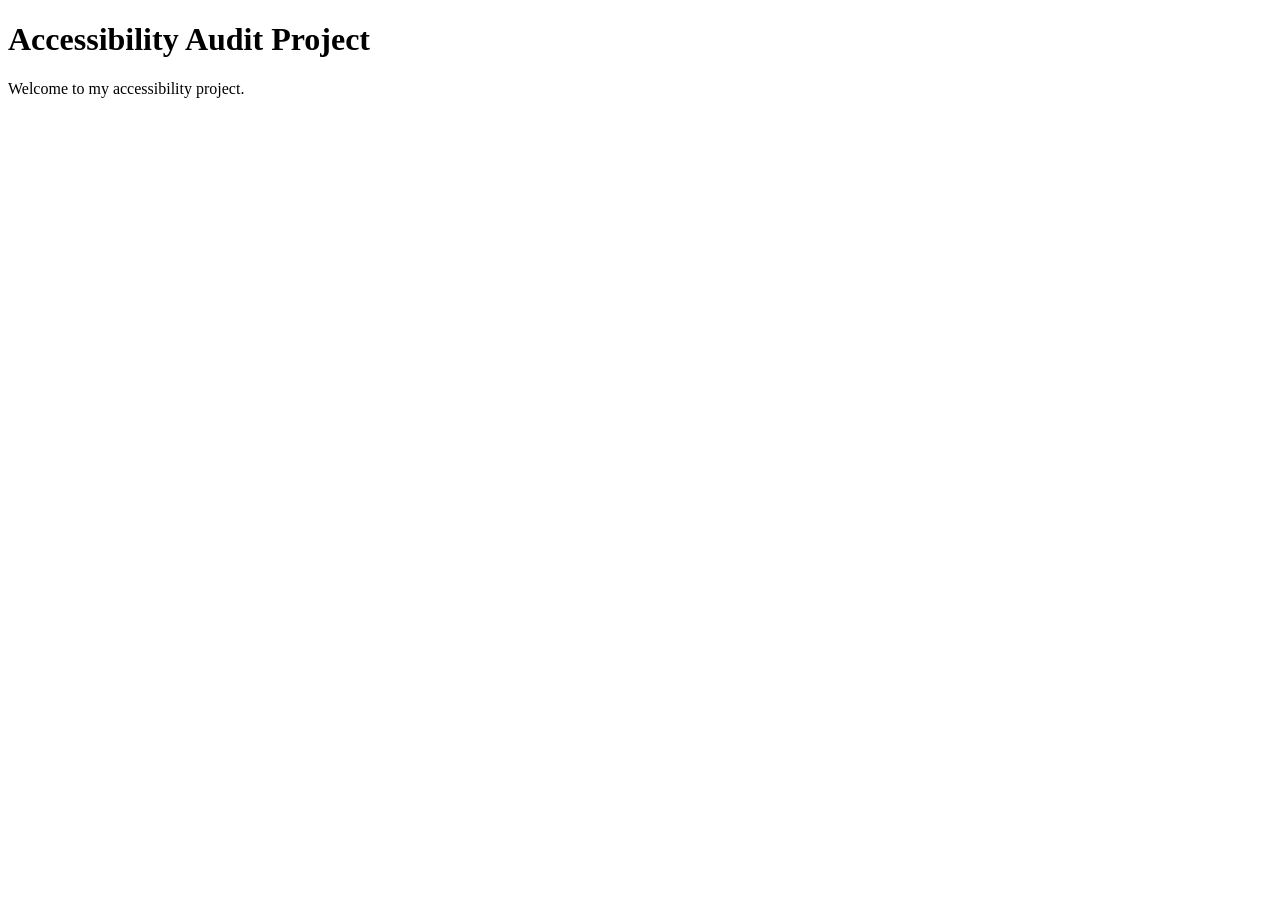
==== client/index.html @ ff930539 "Create index.html This project focuses on evaluating the accessibility of a public-facing website us" ====
<!DOCTYPE html>
<html lang="en">
<head>
    <meta charset="UTF-8">
    <meta name="viewport" content="width=device-width, initial-scale=1.0">
    <title>Accessibility Project</title>
</head>
<body>
    <header>
        <h1>Accessibility Audit Project</h1>
    </header>
    <main>
        <p>Welcome to my accessibility project.</p>
    </main>
</body>
</html>
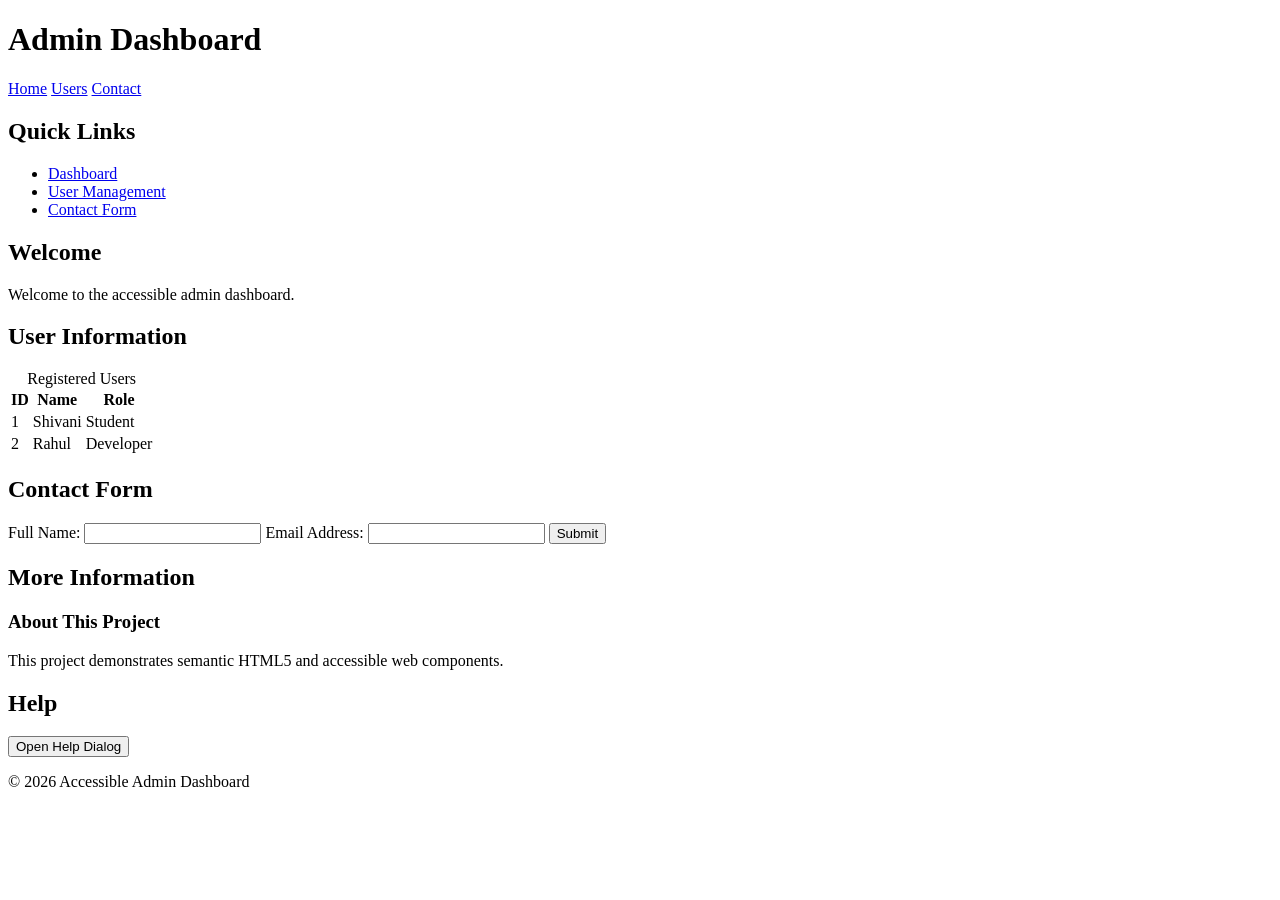
==== commit af8b08ea: "Implement sementic HTML5 dashboard structure Added accessible nevigation,sidebar,semantic section,us" ====
--- a/client/index.html
+++ b/client/index.html
@@ -3,14 +3,115 @@
 <head>
     <meta charset="UTF-8">
     <meta name="viewport" content="width=device-width, initial-scale=1.0">
-    <title>Accessibility Project</title>
+    <title>Accessible Admin Dashboard</title>
 </head>
+
 <body>
     <header>
-        <h1>Accessibility Audit Project</h1>
+        <h1>Admin Dashboard</h1>
+
+        <nav aria-label="Main navigation">
+            <a href="#home">Home</a>
+            <a href="#users">Users</a>
+            <a href="#contact">Contact</a>
+        </nav>
     </header>
-    <main>
-        <p>Welcome to my accessibility project.</p>
+
+    <aside aria-label="Sidebar">
+        <h2>Quick Links</h2>
+        <ul>
+            <li><a href="#home">Dashboard</a></li>
+            <li><a href="#users">User Management</a></li>
+            <li><a href="#contact">Contact Form</a></li>
+        </ul>
+    </aside>
+
+    <main id="home">
+        <section>
+            <h2>Welcome</h2>
+            <p>Welcome to the accessible admin dashboard.</p>
+        </section>
+
+        <section id="users">
+            <h2>User Information</h2>
+
+            <table>
+                <caption>Registered Users</caption>
+                <thead>
+                    <tr>
+                        <th scope="col">ID</th>
+                        <th scope="col">Name</th>
+                        <th scope="col">Role</th>
+                    </tr>
+                </thead>
+                <tbody>
+                    <tr>
+                        <td>1</td>
+                        <td>Shivani</td>
+                        <td>Student</td>
+                    </tr>
+                    <tr>
+                        <td>2</td>
+                        <td>Rahul</td>
+                        <td>Developer</td>
+                    </tr>
+                </tbody>
+            </table>
+        </section>
+
+        <section id="contact">
+            <h2>Contact Form</h2>
+
+            <form action="#contact" method="get">
+                <label for="name">Full Name:</label>
+                <input type="text" id="name" name="name" required>
+
+                <label for="email">Email Address:</label>
+                <input type="email" id="email" name="email" required>
+
+                <button type="submit">Submit</button>
+            </form>
+        </section>
+
+        <section>
+            <h2>More Information</h2>
+            <article>
+                <h3>About This Project</h3>
+                <p>This project demonstrates semantic HTML5
+                   and accessible web components.</p>
+            </article>
+        </section>
+
+        <section>
+            <h2>Help</h2>
+            <button type="button" id="openDialog">
+                Open Help Dialog
+            </button>
+
+            <dialog id="helpDialog" aria-labelledby="dialogTitle">
+                <h2 id="dialogTitle">Help Information</h2>
+                <p>Use the navigation links to explore this dashboard.</p>
+                <button type="button" id="closeDialog">
+                    Close
+                </button>
+            </dialog>
+        </section>
     </main>
+
+    <footer>
+        <p>&copy; 2026 Accessible Admin Dashboard</p>
+    </footer>
+
+    <script>
+        const dialog = document.getElementById("helpDialog");
+
+        document.getElementById("openDialog").addEventListener(
+            "click", () => dialog.showModal()
+        );
+
+        document.getElementById("closeDialog").addEventListener(
+            "click", () => dialog.close()
+        );
+    </script>
 </body>
 </html>
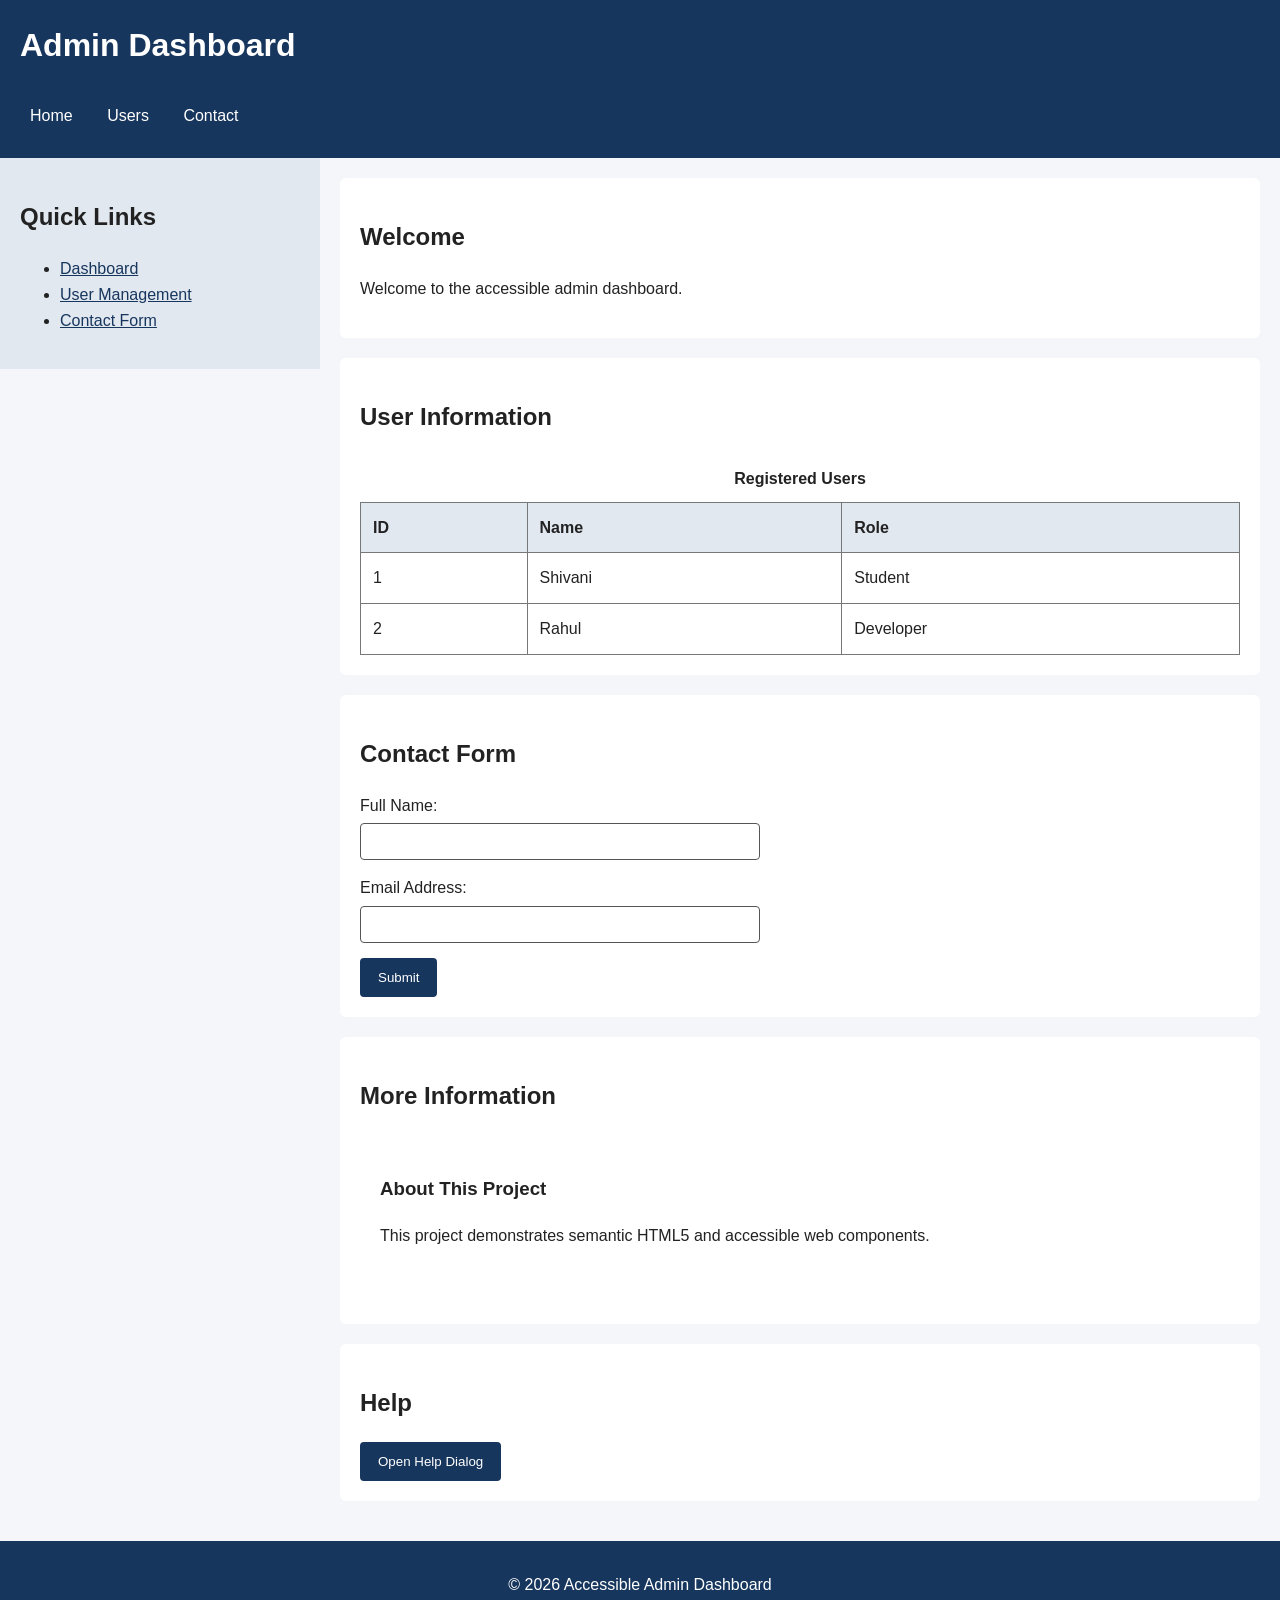
==== commit d334be2d: "Link stylesheet to dashboard page Connected the responsive CSS stylesheet to index.html" ====
--- a/client/index.html
+++ b/client/index.html
@@ -4,17 +4,18 @@
     <meta charset="UTF-8">
     <meta name="viewport" content="width=device-width, initial-scale=1.0">
     <title>Accessible Admin Dashboard</title>
+    <link rel="stylesheet" href="style.css">
 </head>
 
 <body>
     <header>
         <h1>Admin Dashboard</h1>
 
-        <nav aria-label="Main navigation">
-            <a href="#home">Home</a>
-            <a href="#users">Users</a>
-            <a href="#contact">Contact</a>
-        </nav>
+       <nav aria-label="Main navigation">
+    <a href="index.html" aria-current="page">Home</a>
+    <a href="users.html">Users</a>
+    <a href="#contact">Contact</a>
+</nav>
     </header>
 
     <aside aria-label="Sidebar">
--- a/client/style.css
+++ b/client/style.css
@@ -0,0 +1,141 @@
+/* Basic page styling */
+* {
+    box-sizing: border-box;
+}
+
+body {
+    margin: 0;
+    font-family: Arial, sans-serif;
+    line-height: 1.6;
+    color: #222;
+    background-color: #f4f6f9;
+}
+
+/* Header */
+header {
+    background-color: #17365d;
+    color: white;
+    padding: 20px;
+}
+
+header h1 {
+    margin-top: 0;
+}
+
+/* Navigation */
+nav a {
+    display: inline-block;
+    color: white;
+    padding: 10px;
+    margin-right: 10px;
+    text-decoration: none;
+}
+
+nav a:hover,
+nav a:focus {
+    text-decoration: underline;
+    outline: 2px solid white;
+}
+
+/* Sidebar */
+aside {
+    padding: 20px;
+    background-color: #e2e8f0;
+}
+
+aside a {
+    color: #17365d;
+}
+
+/* Main content */
+main {
+    padding: 20px;
+}
+
+section,
+article {
+    background-color: white;
+    padding: 20px;
+    margin-bottom: 20px;
+    border-radius: 6px;
+}
+
+/* Table */
+table {
+    width: 100%;
+    border-collapse: collapse;
+}
+
+caption {
+    font-weight: bold;
+    padding: 10px;
+}
+
+th,
+td {
+    border: 1px solid #777;
+    padding: 12px;
+    text-align: left;
+}
+
+th {
+    background-color: #e2e8f0;
+}
+
+/* Form controls */
+input {
+    display: block;
+    width: 100%;
+    max-width: 400px;
+    padding: 10px;
+    margin: 5px 0 15px;
+    border: 1px solid #555;
+    border-radius: 4px;
+}
+
+button {
+    padding: 10px 16px;
+    cursor: pointer;
+    border: 2px solid #17365d;
+    border-radius: 4px;
+    background-color: #17365d;
+    color: white;
+}
+
+button:focus,
+input:focus {
+    outline: 3px solid #e09f00;
+    outline-offset: 2px;
+}
+
+/* Footer */
+footer {
+    padding: 15px;
+    text-align: center;
+    background-color: #17365d;
+    color: white;
+}
+
+/* Responsive layout */
+@media (min-width: 768px) {
+    aside {
+        width: 25%;
+        float: left;
+    }
+
+    main {
+        width: 75%;
+        margin-left: 25%;
+    }
+}
+
+@media (max-width: 767px) {
+    nav a {
+        display: block;
+    }
+
+    aside,
+    main {
+        width: 100%;
+    }
+}
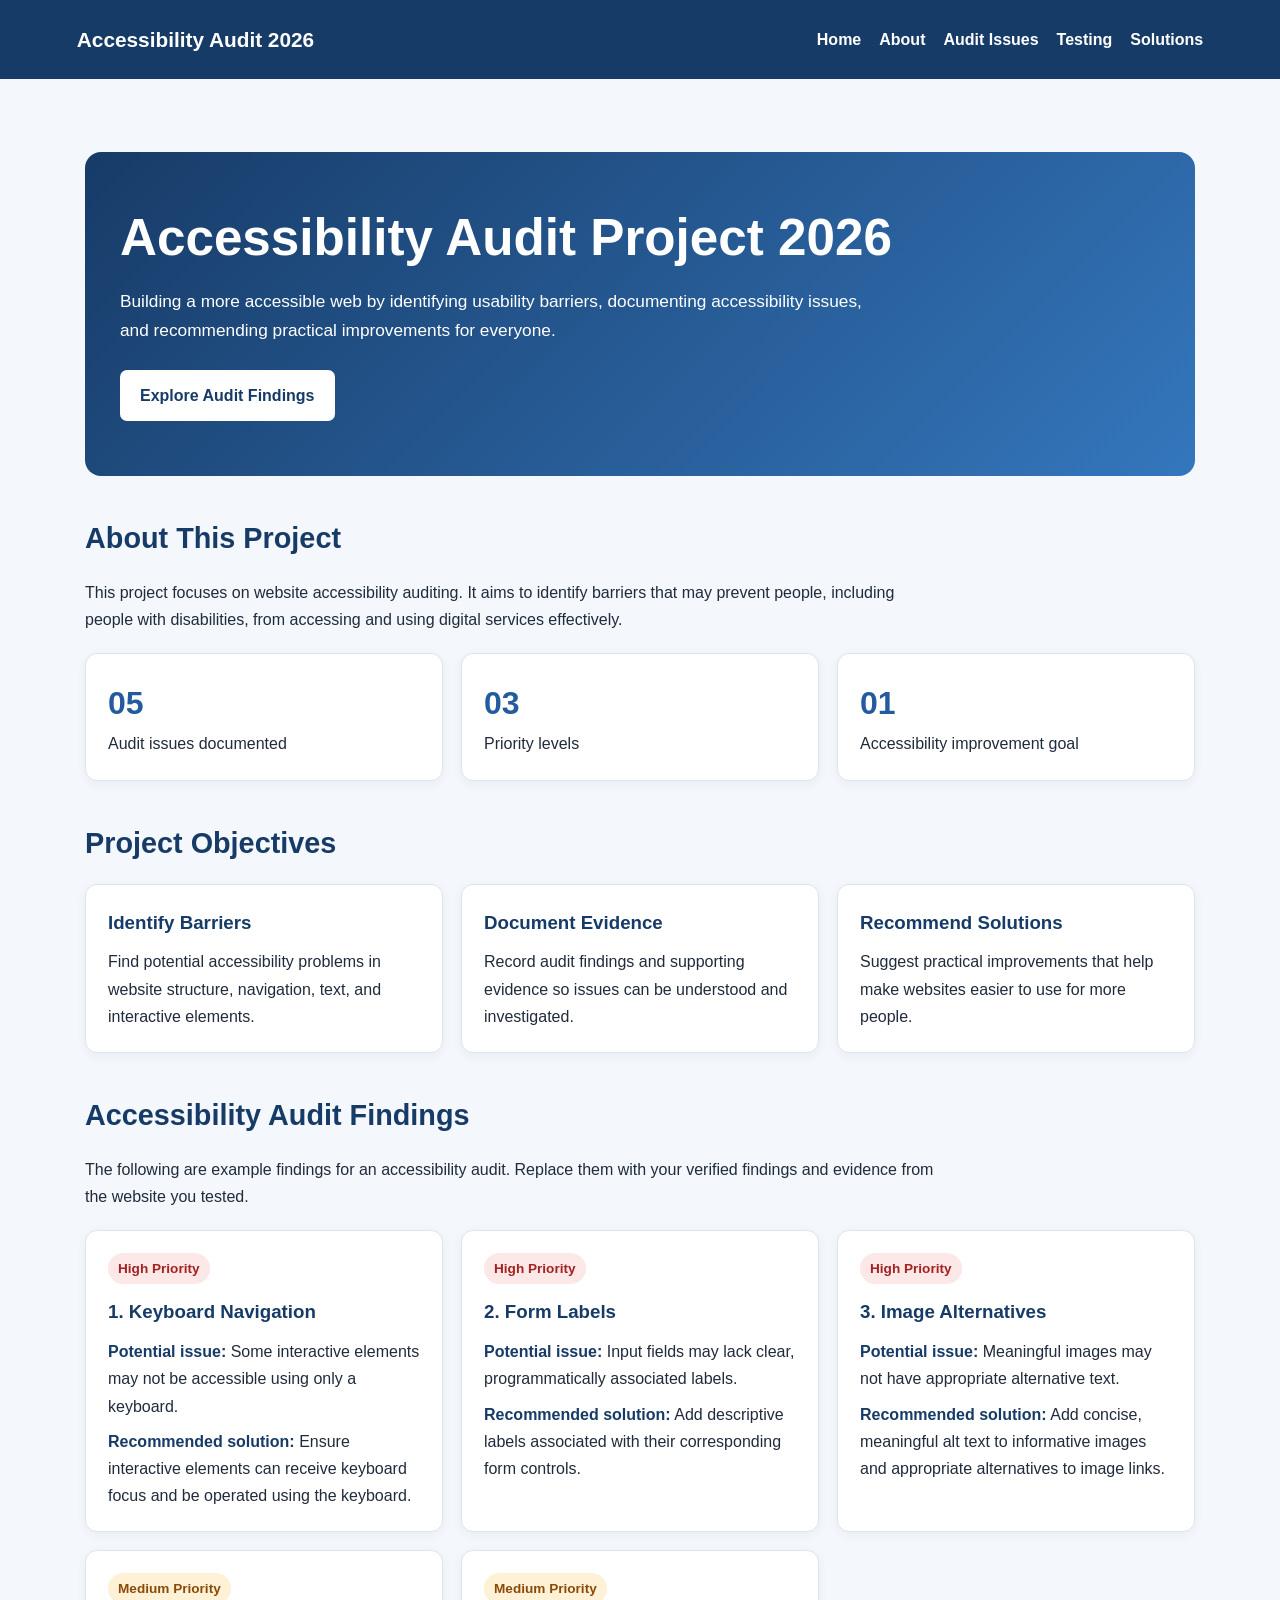
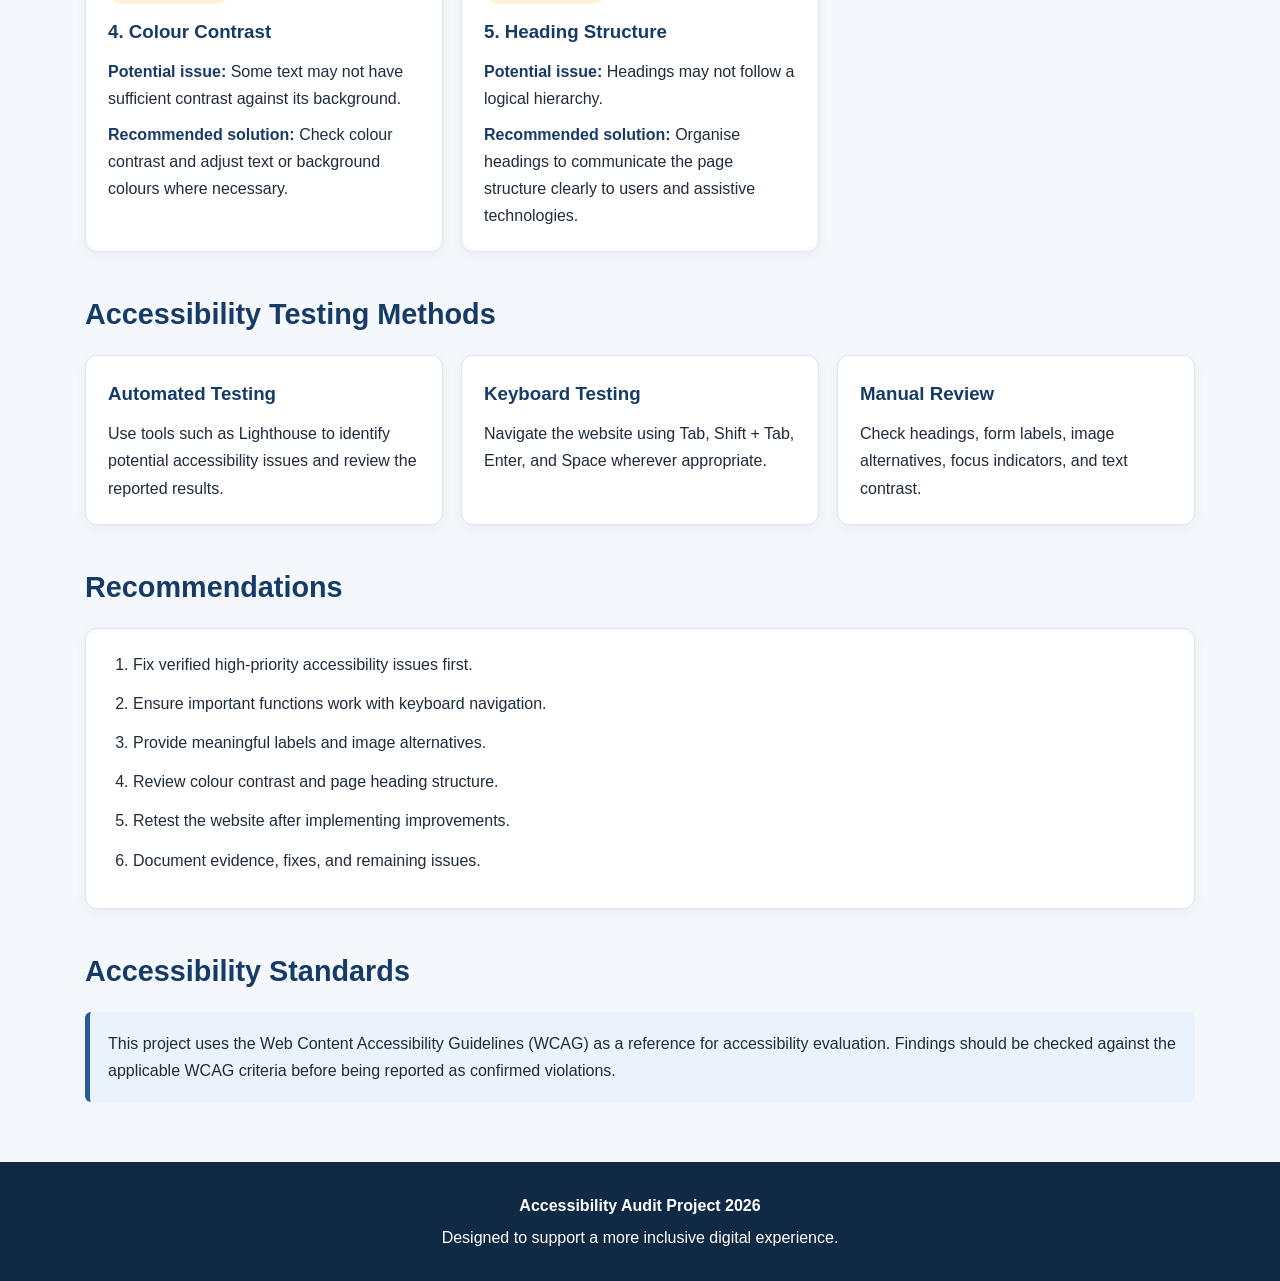
==== commit fb915aff: "Improve accessibility audit project website Replace the basic landing page with a responsive accessi" ====
--- a/client/index.html
+++ b/client/index.html
@@ -3,116 +3,526 @@
 <head>
     <meta charset="UTF-8">
     <meta name="viewport" content="width=device-width, initial-scale=1.0">
-    <title>Accessible Admin Dashboard</title>
-    <link rel="stylesheet" href="style.css">
+
+    <meta name="description"
+          content="Accessibility Audit Project 2026 - Identifying website accessibility issues and recommending practical solutions.">
+
+    <title>Accessibility Audit Project 2026</title>
+
+    <style>
+        :root {
+            --primary: #173b67;
+            --secondary: #245b9e;
+            --background: #f4f7fb;
+            --text: #202b3c;
+            --white: #ffffff;
+            --border: #dce4ef;
+            --success: #17663a;
+            --warning: #8a4b08;
+            --danger: #a32121;
+        }
+
+        * {
+            box-sizing: border-box;
+            margin: 0;
+            padding: 0;
+        }
+
+        html {
+            scroll-behaviour: smooth;
+            scroll-behavior: smooth;
+        }
+
+        body {
+            font-family: Arial, Helvetica, sans-serif;
+            background: var(--background);
+            color: var(--text);
+            line-height: 1.7;
+        }
+
+        a {
+            color: #174f91;
+        }
+
+        a:focus-visible,
+        button:focus-visible {
+            outline: 3px solid #f0a202;
+            outline-offset: 4px;
+        }
+
+        .skip-link {
+            position: absolute;
+            top: -100px;
+            left: 10px;
+            padding: 12px 18px;
+            background: white;
+            color: black;
+            z-index: 1000;
+        }
+
+        .skip-link:focus {
+            top: 10px;
+        }
+
+        header {
+            background: var(--primary);
+            color: var(--white);
+            padding: 22px 6%;
+        }
+
+        .header-content {
+            max-width: 1150px;
+            margin: auto;
+            display: flex;
+            align-items: center;
+            justify-content: space-between;
+            gap: 20px;
+            flex-wrap: wrap;
+        }
+
+        .brand {
+            font-size: 1.3rem;
+            font-weight: bold;
+        }
+
+        nav {
+            display: flex;
+            flex-wrap: wrap;
+            gap: 18px;
+        }
+
+        nav a {
+            color: white;
+            text-decoration: none;
+            font-weight: bold;
+        }
+
+        nav a:hover {
+            text-decoration: underline;
+        }
+
+        main {
+            max-width: 1150px;
+            margin: auto;
+            padding: 35px 20px 60px;
+        }
+
+        .hero {
+            background: linear-gradient(135deg, #173b67, #3477bd);
+            color: white;
+            padding: 55px 35px;
+            border-radius: 16px;
+            margin-bottom: 30px;
+        }
+
+        .hero h1 {
+            font-size: clamp(2rem, 5vw, 3.2rem);
+            line-height: 1.2;
+            margin-bottom: 18px;
+        }
+
+        .hero p {
+            max-width: 750px;
+            font-size: 1.08rem;
+            margin-bottom: 24px;
+        }
+
+        .button {
+            display: inline-block;
+            padding: 12px 20px;
+            border-radius: 7px;
+            background: white;
+            color: var(--primary);
+            font-weight: bold;
+            text-decoration: none;
+        }
+
+        section {
+            margin-top: 38px;
+            scroll-margin-top: 20px;
+        }
+
+        h2 {
+            color: var(--primary);
+            font-size: 1.8rem;
+            margin-bottom: 16px;
+        }
+
+        .section-intro {
+            margin-bottom: 20px;
+            max-width: 850px;
+        }
+
+        .stats {
+            display: grid;
+            grid-template-columns: repeat(auto-fit, minmax(180px, 1fr));
+            gap: 18px;
+        }
+
+        .stat-card,
+        .card,
+        .issue-card {
+            background: var(--white);
+            border: 1px solid var(--border);
+            border-radius: 12px;
+            padding: 22px;
+            box-shadow: 0 3px 12px rgba(20, 40, 70, 0.05);
+        }
+
+        .stat-card strong {
+            display: block;
+            font-size: 2rem;
+            color: var(--secondary);
+        }
+
+        .grid {
+            display: grid;
+            grid-template-columns: repeat(auto-fit, minmax(240px, 1fr));
+            gap: 18px;
+        }
+
+        .card h3,
+        .issue-card h3 {
+            color: var(--primary);
+            margin-bottom: 10px;
+        }
+
+        .issue-list {
+            display: grid;
+            grid-template-columns: repeat(auto-fit, minmax(270px, 1fr));
+            gap: 18px;
+        }
+
+        .priority {
+            display: inline-block;
+            padding: 4px 10px;
+            border-radius: 20px;
+            font-size: 0.85rem;
+            font-weight: bold;
+            margin-bottom: 12px;
+        }
+
+        .high {
+            color: var(--danger);
+            background: #fde8e8;
+        }
+
+        .medium {
+            color: var(--warning);
+            background: #fff1d6;
+        }
+
+        .low {
+            color: var(--success);
+            background: #e0f5e8;
+        }
+
+        .issue-card p {
+            margin-top: 8px;
+        }
+
+        .issue-card p strong {
+            color: var(--primary);
+        }
+
+        .checklist {
+            padding-left: 25px;
+        }
+
+        .checklist li {
+            margin-bottom: 12px;
+        }
+
+        .notice {
+            border-left: 5px solid var(--secondary);
+            padding: 18px;
+            background: #eaf2fc;
+            border-radius: 6px;
+        }
+
+        footer {
+            background: #102945;
+            color: white;
+            text-align: center;
+            padding: 25px 20px;
+        }
+
+        footer p {
+            margin: 5px 0;
+        }
+
+        @media (max-width: 600px) {
+            header {
+                padding: 20px;
+            }
+
+            .header-content {
+                align-items: flex-start;
+            }
+
+            nav {
+                gap: 12px;
+            }
+
+            main {
+                padding: 22px 14px 40px;
+            }
+
+            .hero {
+                padding: 35px 22px;
+            }
+
+            h2 {
+                font-size: 1.5rem;
+            }
+        }
+    </style>
 </head>
 
 <body>
+
+    <a class="skip-link" href="#main-content">
+        Skip to main content
+    </a>
+
     <header>
-        <h1>Admin Dashboard</h1>
-
-       <nav aria-label="Main navigation">
-    <a href="index.html" aria-current="page">Home</a>
-    <a href="users.html">Users</a>
-    <a href="#contact">Contact</a>
-</nav>
+        <div class="header-content">
+            <div class="brand">Accessibility Audit 2026</div>
+
+            <nav aria-label="Main navigation">
+                <a href="#home">Home</a>
+                <a href="#about">About</a>
+                <a href="#issues">Audit Issues</a>
+                <a href="#testing">Testing</a>
+                <a href="#recommendations">Solutions</a>
+            </nav>
+        </div>
     </header>
 
-    <aside aria-label="Sidebar">
-        <h2>Quick Links</h2>
-        <ul>
-            <li><a href="#home">Dashboard</a></li>
-            <li><a href="#users">User Management</a></li>
-            <li><a href="#contact">Contact Form</a></li>
-        </ul>
-    </aside>
-
-    <main id="home">
-        <section>
-            <h2>Welcome</h2>
-            <p>Welcome to the accessible admin dashboard.</p>
-        </section>
-
-        <section id="users">
-            <h2>User Information</h2>
-
-            <table>
-                <caption>Registered Users</caption>
-                <thead>
-                    <tr>
-                        <th scope="col">ID</th>
-                        <th scope="col">Name</th>
-                        <th scope="col">Role</th>
-                    </tr>
-                </thead>
-                <tbody>
-                    <tr>
-                        <td>1</td>
-                        <td>Shivani</td>
-                        <td>Student</td>
-                    </tr>
-                    <tr>
-                        <td>2</td>
-                        <td>Rahul</td>
-                        <td>Developer</td>
-                    </tr>
-                </tbody>
-            </table>
-        </section>
-
-        <section id="contact">
-            <h2>Contact Form</h2>
-
-            <form action="#contact" method="get">
-                <label for="name">Full Name:</label>
-                <input type="text" id="name" name="name" required>
-
-                <label for="email">Email Address:</label>
-                <input type="email" id="email" name="email" required>
-
-                <button type="submit">Submit</button>
-            </form>
-        </section>
-
-        <section>
-            <h2>More Information</h2>
-            <article>
-                <h3>About This Project</h3>
-                <p>This project demonstrates semantic HTML5
-                   and accessible web components.</p>
-            </article>
-        </section>
-
-        <section>
-            <h2>Help</h2>
-            <button type="button" id="openDialog">
-                Open Help Dialog
-            </button>
-
-            <dialog id="helpDialog" aria-labelledby="dialogTitle">
-                <h2 id="dialogTitle">Help Information</h2>
-                <p>Use the navigation links to explore this dashboard.</p>
-                <button type="button" id="closeDialog">
-                    Close
-                </button>
-            </dialog>
-        </section>
+    <main id="main-content">
+
+        <section class="hero" id="home">
+            <h1>Accessibility Audit Project 2026</h1>
+
+            <p>
+                Building a more accessible web by identifying usability
+                barriers, documenting accessibility issues, and recommending
+                practical improvements for everyone.
+            </p>
+
+            <a class="button" href="#issues">
+                Explore Audit Findings
+            </a>
+        </section>
+
+        <section id="about">
+            <h2>About This Project</h2>
+
+            <p class="section-intro">
+                This project focuses on website accessibility auditing.
+                It aims to identify barriers that may prevent people,
+                including people with disabilities, from accessing and
+                using digital services effectively.
+            </p>
+
+            <div class="stats">
+                <article class="stat-card">
+                    <strong>05</strong>
+                    <span>Audit issues documented</span>
+                </article>
+
+                <article class="stat-card">
+                    <strong>03</strong>
+                    <span>Priority levels</span>
+                </article>
+
+                <article class="stat-card">
+                    <strong>01</strong>
+                    <span>Accessibility improvement goal</span>
+                </article>
+            </div>
+        </section>
+
+        <section id="objectives">
+            <h2>Project Objectives</h2>
+
+            <div class="grid">
+                <article class="card">
+                    <h3>Identify Barriers</h3>
+                    <p>
+                        Find potential accessibility problems in website
+                        structure, navigation, text, and interactive elements.
+                    </p>
+                </article>
+
+                <article class="card">
+                    <h3>Document Evidence</h3>
+                    <p>
+                        Record audit findings and supporting evidence so
+                        issues can be understood and investigated.
+                    </p>
+                </article>
+
+                <article class="card">
+                    <h3>Recommend Solutions</h3>
+                    <p>
+                        Suggest practical improvements that help make
+                        websites easier to use for more people.
+                    </p>
+                </article>
+            </div>
+        </section>
+
+        <section id="issues">
+            <h2>Accessibility Audit Findings</h2>
+
+            <p class="section-intro">
+                The following are example findings for an accessibility
+                audit. Replace them with your verified findings and evidence
+                from the website you tested.
+            </p>
+
+            <div class="issue-list">
+
+                <article class="issue-card">
+                    <span class="priority high">High Priority</span>
+                    <h3>1. Keyboard Navigation</h3>
+                    <p>
+                        <strong>Potential issue:</strong>
+                        Some interactive elements may not be accessible
+                        using only a keyboard.
+                    </p>
+                    <p>
+                        <strong>Recommended solution:</strong>
+                        Ensure interactive elements can receive keyboard
+                        focus and be operated using the keyboard.
+                    </p>
+                </article>
+
+                <article class="issue-card">
+                    <span class="priority high">High Priority</span>
+                    <h3>2. Form Labels</h3>
+                    <p>
+                        <strong>Potential issue:</strong>
+                        Input fields may lack clear, programmatically
+                        associated labels.
+                    </p>
+                    <p>
+                        <strong>Recommended solution:</strong>
+                        Add descriptive labels associated with their
+                        corresponding form controls.
+                    </p>
+                </article>
+
+                <article class="issue-card">
+                    <span class="priority high">High Priority</span>
+                    <h3>3. Image Alternatives</h3>
+                    <p>
+                        <strong>Potential issue:</strong>
+                        Meaningful images may not have appropriate
+                        alternative text.
+                    </p>
+                    <p>
+                        <strong>Recommended solution:</strong>
+                        Add concise, meaningful alt text to informative
+                        images and appropriate alternatives to image links.
+                    </p>
+                </article>
+
+                <article class="issue-card">
+                    <span class="priority medium">Medium Priority</span>
+                    <h3>4. Colour Contrast</h3>
+                    <p>
+                        <strong>Potential issue:</strong>
+                        Some text may not have sufficient contrast
+                        against its background.
+                    </p>
+                    <p>
+                        <strong>Recommended solution:</strong>
+                        Check colour contrast and adjust text or
+                        background colours where necessary.
+                    </p>
+                </article>
+
+                <article class="issue-card">
+                    <span class="priority medium">Medium Priority</span>
+                    <h3>5. Heading Structure</h3>
+                    <p>
+                        <strong>Potential issue:</strong>
+                        Headings may not follow a logical hierarchy.
+                    </p>
+                    <p>
+                        <strong>Recommended solution:</strong>
+                        Organise headings to communicate the page structure
+                        clearly to users and assistive technologies.
+                    </p>
+                </article>
+
+            </div>
+        </section>
+
+        <section id="testing">
+            <h2>Accessibility Testing Methods</h2>
+
+            <div class="grid">
+                <article class="card">
+                    <h3>Automated Testing</h3>
+                    <p>
+                        Use tools such as Lighthouse to identify potential
+                        accessibility issues and review the reported results.
+                    </p>
+                </article>
+
+                <article class="card">
+                    <h3>Keyboard Testing</h3>
+                    <p>
+                        Navigate the website using Tab, Shift + Tab,
+                        Enter, and Space wherever appropriate.
+                    </p>
+                </article>
+
+                <article class="card">
+                    <h3>Manual Review</h3>
+                    <p>
+                        Check headings, form labels, image alternatives,
+                        focus indicators, and text contrast.
+                    </p>
+                </article>
+            </div>
+        </section>
+
+        <section id="recommendations">
+            <h2>Recommendations</h2>
+
+            <div class="card">
+                <ol class="checklist">
+                    <li>Fix verified high-priority accessibility issues first.</li>
+                    <li>Ensure important functions work with keyboard navigation.</li>
+                    <li>Provide meaningful labels and image alternatives.</li>
+                    <li>Review colour contrast and page heading structure.</li>
+                    <li>Retest the website after implementing improvements.</li>
+                    <li>Document evidence, fixes, and remaining issues.</li>
+                </ol>
+            </div>
+        </section>
+
+        <section id="standards">
+            <h2>Accessibility Standards</h2>
+
+            <div class="notice">
+                This project uses the Web Content Accessibility Guidelines
+                (WCAG) as a reference for accessibility evaluation.
+                Findings should be checked against the applicable WCAG
+                criteria before being reported as confirmed violations.
+            </div>
+        </section>
+
     </main>
 
     <footer>
-        <p>&copy; 2026 Accessible Admin Dashboard</p>
+        <p><strong>Accessibility Audit Project 2026</strong></p>
+        <p>Designed to support a more inclusive digital experience.</p>
     </footer>
 
-    <script>
-        const dialog = document.getElementById("helpDialog");
-
-        document.getElementById("openDialog").addEventListener(
-            "click", () => dialog.showModal()
-        );
-
-        document.getElementById("closeDialog").addEventListener(
-            "click", () => dialog.close()
-        );
-    </script>
 </body>
 </html>
